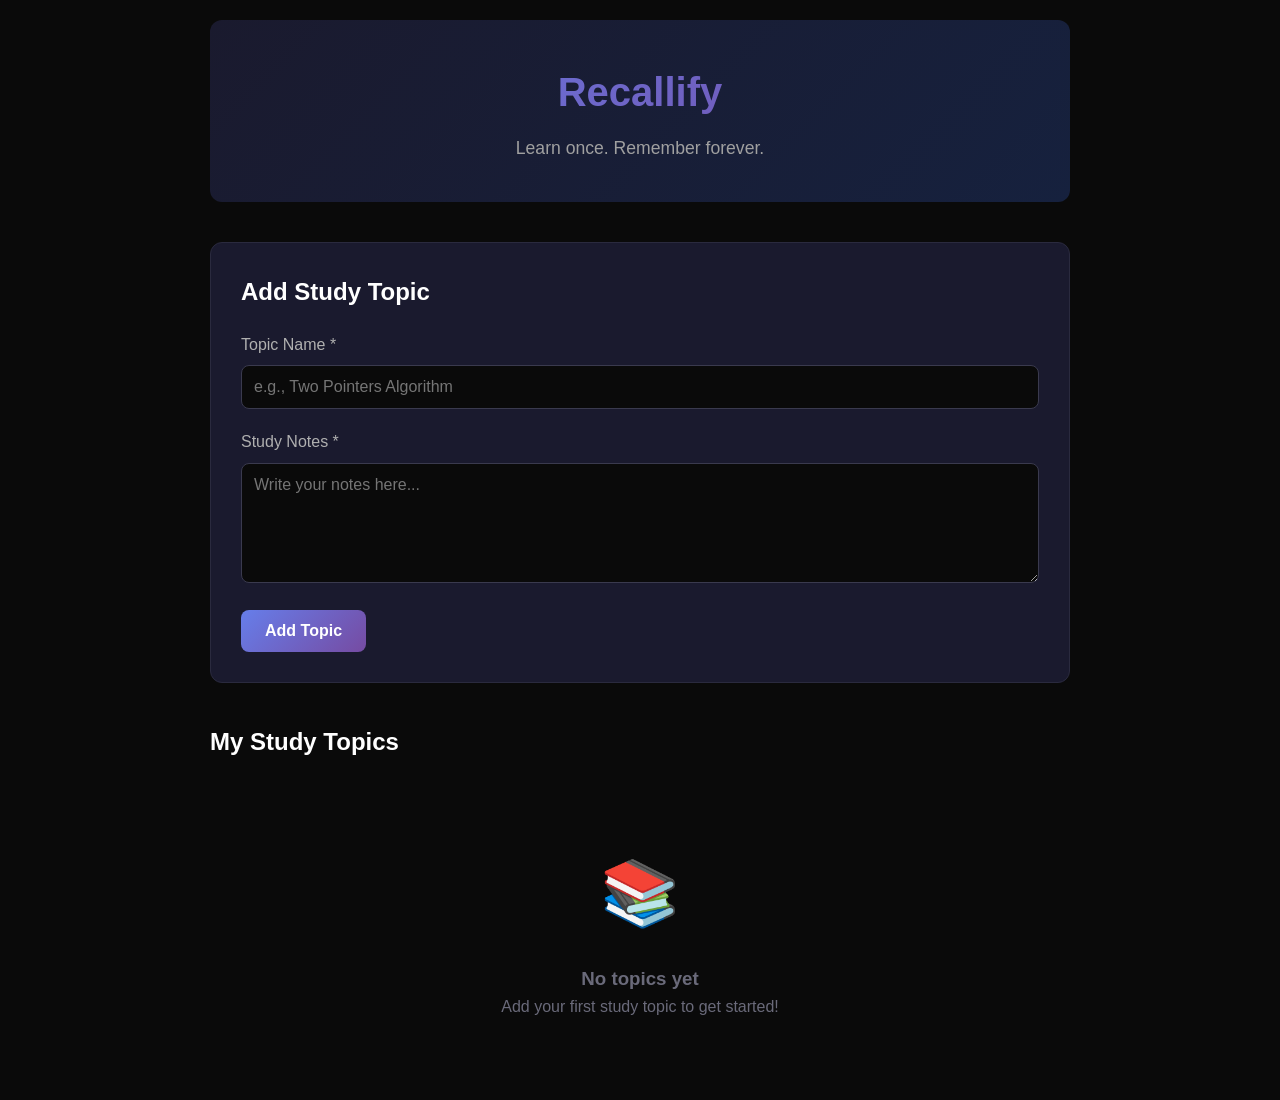
==== activities.html @ 5380ff50 "Rename activities to activities.html" ====
<!DOCTYPE html>
<html lang="en">
<head>
    <meta charset="UTF-8">
    <meta name="viewport" content="width=device-width, initial-scale=1.0">
    <title>Recallify - Learn once. Remember forever.</title>
    <style>
        * {
            margin: 0;
            padding: 0;
            box-sizing: border-box;
        }

        body {
            font-family: -apple-system, BlinkMacSystemFont, 'Segoe UI', Roboto, Oxygen, Ubuntu, Cantarell, sans-serif;
            background: #0a0a0a;
            color: #e0e0e0;
            line-height: 1.6;
            min-height: 100vh;
        }

        .container {
            max-width: 900px;
            margin: 0 auto;
            padding: 20px;
        }

        header {
            text-align: center;
            padding: 40px 20px;
            background: linear-gradient(135deg, #1a1a2e 0%, #16213e 100%);
            border-radius: 12px;
            margin-bottom: 40px;
        }

        h1 {
            font-size: 2.5em;
            margin-bottom: 10px;
            background: linear-gradient(135deg, #667eea 0%, #764ba2 100%);
            -webkit-background-clip: text;
            -webkit-text-fill-color: transparent;
            background-clip: text;
        }

        .subtitle {
            color: #a0a0a0;
            font-size: 1.1em;
        }

        .add-section {
            background: #1a1a2e;
            padding: 30px;
            border-radius: 12px;
            margin-bottom: 40px;
            border: 1px solid #2a2a3e;
        }

        .form-group {
            margin-bottom: 20px;
        }

        label {
            display: block;
            margin-bottom: 8px;
            color: #b0b0b0;
            font-weight: 500;
        }

        input[type="text"],
        textarea {
            width: 100%;
            padding: 12px;
            background: #0a0a0a;
            border: 1px solid #3a3a4e;
            border-radius: 8px;
            color: #e0e0e0;
            font-size: 1em;
            transition: border-color 0.3s;
        }

        input[type="text"]:focus,
        textarea:focus {
            outline: none;
            border-color: #667eea;
        }

        textarea {
            min-height: 120px;
            resize: vertical;
            font-family: inherit;
        }

        .btn {
            padding: 12px 24px;
            border: none;
            border-radius: 8px;
            font-size: 1em;
            cursor: pointer;
            transition: all 0.3s;
            font-weight: 600;
        }

        .btn-primary {
            background: linear-gradient(135deg, #667eea 0%, #764ba2 100%);
            color: white;
        }

        .btn-primary:hover {
            transform: translateY(-2px);
            box-shadow: 0 4px 12px rgba(102, 126, 234, 0.4);
        }

        .btn-secondary {
            background: #2a2a3e;
            color: #e0e0e0;
        }

        .btn-secondary:hover {
            background: #3a3a4e;
        }

        .dashboard {
            margin-top: 40px;
        }

        .dashboard h2 {
            margin-bottom: 20px;
            color: #ffffff;
        }

        .topic-card {
            background: #1a1a2e;
            padding: 24px;
            border-radius: 12px;
            margin-bottom: 20px;
            border: 1px solid #2a2a3e;
            transition: transform 0.2s;
        }

        .topic-card:hover {
            transform: translateY(-2px);
            border-color: #3a3a4e;
        }

        .topic-header {
            display: flex;
            justify-content: space-between;
            align-items: center;
            margin-bottom: 16px;
        }

        .topic-name {
            font-size: 1.3em;
            font-weight: 600;
            color: #ffffff;
        }

        .days-passed {
            background: #2a2a3e;
            padding: 6px 12px;
            border-radius: 6px;
            font-size: 0.9em;
            color: #a0a0a0;
        }

        .revision-buttons {
            display: flex;
            gap: 10px;
            flex-wrap: wrap;
        }

        .revision-btn {
            padding: 10px 16px;
            border: none;
            border-radius: 6px;
            font-size: 0.9em;
            cursor: pointer;
            transition: all 0.3s;
            font-weight: 500;
        }

        .revision-btn.unlocked {
            background: linear-gradient(135deg, #667eea 0%, #764ba2 100%);
            color: white;
        }

        .revision-btn.unlocked:hover {
            transform: scale(1.05);
            box-shadow: 0 4px 12px rgba(102, 126, 234, 0.4);
        }

        .revision-btn.locked {
            background: #2a2a3e;
            color: #5a5a6e;
            cursor: not-allowed;
            opacity: 0.5;
        }

        .modal {
            display: none;
            position: fixed;
            top: 0;
            left: 0;
            width: 100%;
            height: 100%;
            background: rgba(0, 0, 0, 0.8);
            z-index: 1000;
            align-items: center;
            justify-content: center;
            padding: 20px;
        }

        .modal.active {
            display: flex;
        }

        .modal-content {
            background: #1a1a2e;
            padding: 40px;
            border-radius: 12px;
            max-width: 600px;
            width: 100%;
            max-height: 80vh;
            overflow-y: auto;
            border: 1px solid #3a3a4e;
        }

        .modal-header {
            margin-bottom: 20px;
        }

        .modal-title {
            font-size: 1.8em;
            margin-bottom: 10px;
            color: #ffffff;
        }

        .revision-day-badge {
            display: inline-block;
            background: linear-gradient(135deg, #667eea 0%, #764ba2 100%);
            padding: 6px 12px;
            border-radius: 6px;
            font-size: 0.9em;
        }

        .modal-notes {
            background: #0a0a0a;
            padding: 20px;
            border-radius: 8px;
            margin: 20px 0;
            border: 1px solid #2a2a3e;
            white-space: pre-wrap;
            line-height: 1.8;
        }

        .empty-state {
            text-align: center;
            padding: 60px 20px;
            color: #6a6a7a;
        }

        .empty-state-icon {
            font-size: 4em;
            margin-bottom: 20px;
        }

        @media (max-width: 600px) {
            h1 {
                font-size: 2em;
            }

            .topic-header {
                flex-direction: column;
                align-items: flex-start;
                gap: 10px;
            }

            .revision-buttons {
                width: 100%;
            }

            .revision-btn {
                flex: 1;
                min-width: 70px;
            }
        }
    </style>
</head>
<body>
    <div class="container">
        <header>
            <h1>Recallify</h1>
            <p class="subtitle">Learn once. Remember forever.</p>
        </header>

        <div class="add-section">
            <h2 style="margin-bottom: 20px; color: #ffffff;">Add Study Topic</h2>
            <form id="addTopicForm">
                <div class="form-group">
                    <label for="topicName">Topic Name *</label>
                    <input type="text" id="topicName" placeholder="e.g., Two Pointers Algorithm" required>
                </div>
                <div class="form-group">
                    <label for="topicNotes">Study Notes *</label>
                    <textarea id="topicNotes" placeholder="Write your notes here..." required></textarea>
                </div>
                <button type="submit" class="btn btn-primary">Add Topic</button>
            </form>
        </div>

        <div class="dashboard">
            <h2>My Study Topics</h2>
            <div id="topicsList"></div>
        </div>
    </div>

    <div id="revisionModal" class="modal">
        <div class="modal-content">
            <div class="modal-header">
                <h3 class="modal-title" id="modalTopicName"></h3>
                <span class="revision-day-badge" id="modalRevisionDay"></span>
            </div>
            <div class="modal-notes" id="modalNotes"></div>
            <button class="btn btn-secondary" onclick="closeModal()">Close</button>
        </div>
    </div>

    <script>
        const REVISION_DAYS = [1, 3, 7, 14, 30];

        function loadTopics() {
            const topics = JSON.parse(localStorage.getItem('recallifyTopics') || '[]');
            return topics;
        }

        function saveTopics(topics) {
            localStorage.setItem('recallifyTopics', JSON.stringify(topics));
        }

        function calculateDaysPassed(createdDate) {
            const created = new Date(createdDate);
            const now = new Date();
            const diffTime = Math.abs(now - created);
            const diffDays = Math.floor(diffTime / (1000 * 60 * 60 * 24));
            return diffDays;
        }

        function isRevisionUnlocked(daysPassed, revisionDay) {
            return daysPassed >= revisionDay;
        }

        function renderTopics() {
            const topics = loadTopics();
            const container = document.getElementById('topicsList');

            if (topics.length === 0) {
                container.innerHTML = `
                    <div class="empty-state">
                        <div class="empty-state-icon">📚</div>
                        <h3>No topics yet</h3>
                        <p>Add your first study topic to get started!</p>
                    </div>
                `;
                return;
            }

            container.innerHTML = topics.map(topic => {
                const daysPassed = calculateDaysPassed(topic.createdDate);
                
                const revisionButtons = REVISION_DAYS.map(day => {
                    const unlocked = isRevisionUnlocked(daysPassed, day);
                    return `
                        <button 
                            class="revision-btn ${unlocked ? 'unlocked' : 'locked'}"
                            ${unlocked ? `onclick="openRevisionModal(${topic.id}, ${day})"` : 'disabled'}
                        >
                            Day ${day}
                        </button>
                    `;
                }).join('');

                return `
                    <div class="topic-card">
                        <div class="topic-header">
                            <div class="topic-name">${topic.topic}</div>
                            <div class="days-passed">Day ${daysPassed}</div>
                        </div>
                        <div class="revision-buttons">
                            ${revisionButtons}
                        </div>
                    </div>
                `;
            }).join('');
        }

        function openRevisionModal(topicId, revisionDay) {
            const topics = loadTopics();
            const topic = topics.find(t => t.id === topicId);
            
            if (!topic) return;

            document.getElementById('modalTopicName').textContent = topic.topic;
            document.getElementById('modalRevisionDay').textContent = `Revision Day ${revisionDay}`;
            document.getElementById('modalNotes').textContent = topic.notes;
            document.getElementById('revisionModal').classList.add('active');
        }

        function closeModal() {
            document.getElementById('revisionModal').classList.remove('active');
        }

        document.getElementById('addTopicForm').addEventListener('submit', (e) => {
            e.preventDefault();

            const topicName = document.getElementById('topicName').value.trim();
            const topicNotes = document.getElementById('topicNotes').value.trim();

            if (!topicName || !topicNotes) {
                alert('Please fill in all fields');
                return;
            }

            const topics = loadTopics();
            const newTopic = {
                id: Date.now(),
                topic: topicName,
                notes: topicNotes,
                createdDate: new Date().toISOString()
            };

            topics.unshift(newTopic);
            saveTopics(topics);

            document.getElementById('topicName').value = '';
            document.getElementById('topicNotes').value = '';

            renderTopics();
        });

        document.getElementById('revisionModal').addEventListener('click', (e) => {
            if (e.target.id === 'revisionModal') {
                closeModal();
            }
        });

        renderTopics();
    </script>
</body>
</html>
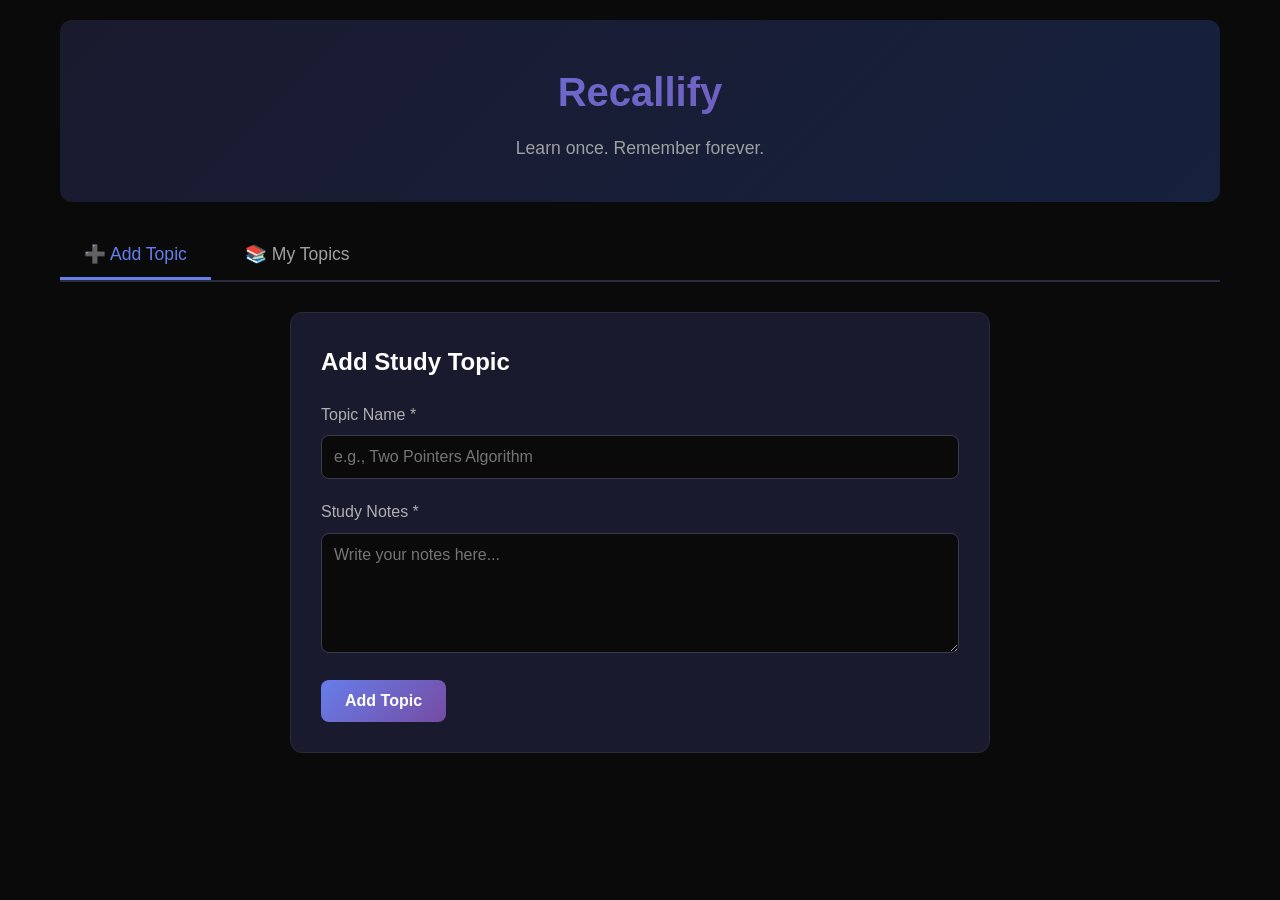
==== commit 6f15a4fc: "Enhance activities page layout and functionality Updated layout and styling for the activities page," ====
--- a/activities.html
+++ b/activities.html
@@ -20,7 +20,7 @@
         }
 
         .container {
-            max-width: 900px;
+            max-width: 1200px;
             margin: 0 auto;
             padding: 20px;
         }
@@ -30,7 +30,7 @@
             padding: 40px 20px;
             background: linear-gradient(135deg, #1a1a2e 0%, #16213e 100%);
             border-radius: 12px;
-            margin-bottom: 40px;
+            margin-bottom: 30px;
         }
 
         h1 {
@@ -47,12 +47,49 @@
             font-size: 1.1em;
         }
 
+        .nav-tabs {
+            display: flex;
+            gap: 10px;
+            margin-bottom: 30px;
+            border-bottom: 2px solid #2a2a3e;
+        }
+
+        .tab-btn {
+            padding: 12px 24px;
+            background: transparent;
+            border: none;
+            color: #a0a0a0;
+            font-size: 1.1em;
+            cursor: pointer;
+            transition: all 0.3s;
+            border-bottom: 3px solid transparent;
+            font-weight: 500;
+        }
+
+        .tab-btn:hover {
+            color: #e0e0e0;
+        }
+
+        .tab-btn.active {
+            color: #667eea;
+            border-bottom-color: #667eea;
+        }
+
+        .tab-content {
+            display: none;
+        }
+
+        .tab-content.active {
+            display: block;
+        }
+
         .add-section {
             background: #1a1a2e;
             padding: 30px;
             border-radius: 12px;
-            margin-bottom: 40px;
             border: 1px solid #2a2a3e;
+            max-width: 700px;
+            margin: 0 auto;
         }
 
         .form-group {
@@ -119,20 +156,111 @@
             background: #3a3a4e;
         }
 
-        .dashboard {
+        .months-grid {
+            display: grid;
+            grid-template-columns: repeat(auto-fill, minmax(280px, 1fr));
+            gap: 20px;
+            margin-bottom: 40px;
+        }
+
+        .month-card {
+            background: linear-gradient(135deg, #1a1a2e 0%, #16213e 100%);
+            padding: 24px;
+            border-radius: 12px;
+            border: 1px solid #2a2a3e;
+            cursor: pointer;
+            transition: all 0.3s;
+            position: relative;
+            overflow: hidden;
+        }
+
+        .month-card::before {
+            content: '';
+            position: absolute;
+            top: 0;
+            left: 0;
+            right: 0;
+            height: 4px;
+            background: linear-gradient(135deg, #667eea 0%, #764ba2 100%);
+        }
+
+        .month-card:hover {
+            transform: translateY(-4px);
+            box-shadow: 0 8px 24px rgba(102, 126, 234, 0.3);
+            border-color: #667eea;
+        }
+
+        .month-name {
+            font-size: 1.6em;
+            font-weight: 700;
+            color: #ffffff;
+            margin-bottom: 12px;
+        }
+
+        .month-stats {
+            display: flex;
+            justify-content: space-between;
+            align-items: center;
+            color: #a0a0a0;
+            font-size: 0.95em;
+        }
+
+        .topics-count {
+            background: #2a2a3e;
+            padding: 6px 12px;
+            border-radius: 6px;
+            font-weight: 600;
+        }
+
+        .month-details {
             margin-top: 40px;
         }
 
-        .dashboard h2 {
+        .back-btn {
+            display: inline-flex;
+            align-items: center;
+            gap: 8px;
+            background: #2a2a3e;
+            padding: 10px 20px;
+            border-radius: 8px;
+            color: #e0e0e0;
+            text-decoration: none;
+            cursor: pointer;
+            transition: all 0.3s;
+            border: none;
+            font-size: 1em;
             margin-bottom: 20px;
+        }
+
+        .back-btn:hover {
+            background: #3a3a4e;
+            transform: translateX(-4px);
+        }
+
+        .month-header-detail {
+            background: linear-gradient(135deg, #1a1a2e 0%, #16213e 100%);
+            padding: 30px;
+            border-radius: 12px;
+            margin-bottom: 30px;
+            border: 1px solid #2a2a3e;
+        }
+
+        .month-title-detail {
+            font-size: 2.2em;
             color: #ffffff;
+            margin-bottom: 10px;
+        }
+
+        .month-summary {
+            color: #a0a0a0;
+            font-size: 1.05em;
         }
 
         .topic-card {
             background: #1a1a2e;
             padding: 24px;
             border-radius: 12px;
-            margin-bottom: 20px;
+            margin-bottom: 16px;
             border: 1px solid #2a2a3e;
             transition: transform 0.2s;
         }
@@ -142,11 +270,13 @@
             border-color: #3a3a4e;
         }
 
-        .topic-header {
+        .topic-meta {
             display: flex;
             justify-content: space-between;
             align-items: center;
-            margin-bottom: 16px;
+            margin-bottom: 12px;
+            flex-wrap: wrap;
+            gap: 10px;
         }
 
         .topic-name {
@@ -155,7 +285,7 @@
             color: #ffffff;
         }
 
-        .days-passed {
+        .topic-date {
             background: #2a2a3e;
             padding: 6px 12px;
             border-radius: 6px;
@@ -163,10 +293,21 @@
             color: #a0a0a0;
         }
 
+        .days-passed {
+            background: linear-gradient(135deg, #667eea 0%, #764ba2 100%);
+            padding: 6px 12px;
+            border-radius: 6px;
+            font-size: 0.85em;
+            font-weight: 600;
+            margin-top: 10px;
+            display: inline-block;
+        }
+
         .revision-buttons {
             display: flex;
             gap: 10px;
             flex-wrap: wrap;
+            margin-top: 16px;
         }
 
         .revision-btn {
@@ -264,15 +405,22 @@
             margin-bottom: 20px;
         }
 
+        .hidden {
+            display: none;
+        }
+
         @media (max-width: 600px) {
             h1 {
                 font-size: 2em;
             }
 
-            .topic-header {
+            .months-grid {
+                grid-template-columns: 1fr;
+            }
+
+            .topic-meta {
                 flex-direction: column;
                 align-items: flex-start;
-                gap: 10px;
             }
 
             .revision-buttons {
@@ -293,24 +441,39 @@
             <p class="subtitle">Learn once. Remember forever.</p>
         </header>
 
-        <div class="add-section">
-            <h2 style="margin-bottom: 20px; color: #ffffff;">Add Study Topic</h2>
-            <form id="addTopicForm">
-                <div class="form-group">
-                    <label for="topicName">Topic Name *</label>
-                    <input type="text" id="topicName" placeholder="e.g., Two Pointers Algorithm" required>
-                </div>
-                <div class="form-group">
-                    <label for="topicNotes">Study Notes *</label>
-                    <textarea id="topicNotes" placeholder="Write your notes here..." required></textarea>
-                </div>
-                <button type="submit" class="btn btn-primary">Add Topic</button>
-            </form>
+        <div class="nav-tabs">
+            <button class="tab-btn active" onclick="switchTab('add')">➕ Add Topic</button>
+            <button class="tab-btn" onclick="switchTab('topics')">📚 My Topics</button>
         </div>
 
-        <div class="dashboard">
-            <h2>My Study Topics</h2>
-            <div id="topicsList"></div>
+        <div id="addTab" class="tab-content active">
+            <div class="add-section">
+                <h2 style="margin-bottom: 20px; color: #ffffff;">Add Study Topic</h2>
+                <form id="addTopicForm">
+                    <div class="form-group">
+                        <label for="topicName">Topic Name *</label>
+                        <input type="text" id="topicName" placeholder="e.g., Two Pointers Algorithm" required>
+                    </div>
+                    <div class="form-group">
+                        <label for="topicNotes">Study Notes *</label>
+                        <textarea id="topicNotes" placeholder="Write your notes here..." required></textarea>
+                    </div>
+                    <button type="submit" class="btn btn-primary">Add Topic</button>
+                </form>
+            </div>
+        </div>
+
+        <div id="topicsTab" class="tab-content">
+            <div id="monthsView">
+                <div id="monthsGrid" class="months-grid"></div>
+            </div>
+
+            <div id="monthDetailView" class="month-details hidden">
+                <button class="back-btn" onclick="backToMonths()">
+                    ← Back to All Months
+                </button>
+                <div id="monthDetailContent"></div>
+            </div>
         </div>
     </div>
 
@@ -349,9 +512,35 @@
             return daysPassed >= revisionDay;
         }
 
-        function renderTopics() {
+        function formatDate(dateString) {
+            const date = new Date(dateString);
+            const options = { day: 'numeric', month: 'short', year: 'numeric' };
+            return date.toLocaleDateString('en-US', options);
+        }
+
+        function getMonthYear(dateString) {
+            const date = new Date(dateString);
+            const options = { month: 'long', year: 'numeric' };
+            return date.toLocaleDateString('en-US', options);
+        }
+
+        function groupTopicsByMonth(topics) {
+            const grouped = {};
+            
+            topics.forEach(topic => {
+                const monthYear = getMonthYear(topic.createdDate);
+                if (!grouped[monthYear]) {
+                    grouped[monthYear] = [];
+                }
+                grouped[monthYear].push(topic);
+            });
+
+            return grouped;
+        }
+
+        function renderMonthsGrid() {
             const topics = loadTopics();
-            const container = document.getElementById('topicsList');
+            const container = document.getElementById('monthsGrid');
 
             if (topics.length === 0) {
                 container.innerHTML = `
@@ -364,33 +553,76 @@
                 return;
             }
 
-            container.innerHTML = topics.map(topic => {
-                const daysPassed = calculateDaysPassed(topic.createdDate);
-                
-                const revisionButtons = REVISION_DAYS.map(day => {
-                    const unlocked = isRevisionUnlocked(daysPassed, day);
+            const groupedTopics = groupTopicsByMonth(topics);
+            
+            container.innerHTML = Object.entries(groupedTopics)
+                .sort((a, b) => new Date(b[1][0].createdDate) - new Date(a[1][0].createdDate))
+                .map(([monthYear, monthTopics]) => {
                     return `
-                        <button 
-                            class="revision-btn ${unlocked ? 'unlocked' : 'locked'}"
-                            ${unlocked ? `onclick="openRevisionModal(${topic.id}, ${day})"` : 'disabled'}
-                        >
-                            Day ${day}
-                        </button>
+                        <div class="month-card" onclick="showMonthDetail('${monthYear}')">
+                            <div class="month-name">${monthYear}</div>
+                            <div class="month-stats">
+                                <span class="topics-count">${monthTopics.length} topic${monthTopics.length !== 1 ? 's' : ''}</span>
+                                <span>📅</span>
+                            </div>
+                        </div>
                     `;
                 }).join('');
-
-                return `
-                    <div class="topic-card">
-                        <div class="topic-header">
-                            <div class="topic-name">${topic.topic}</div>
-                            <div class="days-passed">Day ${daysPassed}</div>
+        }
+
+        function showMonthDetail(monthYear) {
+            const topics = loadTopics();
+            const groupedTopics = groupTopicsByMonth(topics);
+            const monthTopics = groupedTopics[monthYear];
+
+            if (!monthTopics) return;
+
+            const topicsHtml = monthTopics
+                .sort((a, b) => new Date(b.createdDate) - new Date(a.createdDate))
+                .map(topic => {
+                    const daysPassed = calculateDaysPassed(topic.createdDate);
+                    
+                    const revisionButtons = REVISION_DAYS.map(day => {
+                        const unlocked = isRevisionUnlocked(daysPassed, day);
+                        return `
+                            <button 
+                                class="revision-btn ${unlocked ? 'unlocked' : 'locked'}"
+                                ${unlocked ? `onclick="openRevisionModal(${topic.id}, ${day})"` : 'disabled'}
+                            >
+                                Day ${day}
+                            </button>
+                        `;
+                    }).join('');
+
+                    return `
+                        <div class="topic-card">
+                            <div class="topic-meta">
+                                <div class="topic-name">${topic.topic}</div>
+                                <div class="topic-date">📅 ${formatDate(topic.createdDate)}</div>
+                            </div>
+                            <div class="days-passed">Day ${daysPassed} since creation</div>
+                            <div class="revision-buttons">
+                                ${revisionButtons}
+                            </div>
                         </div>
-                        <div class="revision-buttons">
-                            ${revisionButtons}
-                        </div>
-                    </div>
-                `;
-            }).join('');
+                    `;
+                }).join('');
+
+            document.getElementById('monthDetailContent').innerHTML = `
+                <div class="month-header-detail">
+                    <div class="month-title-detail">${monthYear}</div>
+                    <div class="month-summary">${monthTopics.length} topic${monthTopics.length !== 1 ? 's' : ''} • Total study activities this month</div>
+                </div>
+                ${topicsHtml}
+            `;
+
+            document.getElementById('monthsView').classList.add('hidden');
+            document.getElementById('monthDetailView').classList.remove('hidden');
+        }
+
+        function backToMonths() {
+            document.getElementById('monthsView').classList.remove('hidden');
+            document.getElementById('monthDetailView').classList.add('hidden');
         }
 
         function openRevisionModal(topicId, revisionDay) {
@@ -407,6 +639,24 @@
 
         function closeModal() {
             document.getElementById('revisionModal').classList.remove('active');
+        }
+
+        function switchTab(tabName) {
+            const tabs = document.querySelectorAll('.tab-content');
+            const buttons = document.querySelectorAll('.tab-btn');
+            
+            tabs.forEach(tab => tab.classList.remove('active'));
+            buttons.forEach(btn => btn.classList.remove('active'));
+
+            if (tabName === 'add') {
+                document.getElementById('addTab').classList.add('active');
+                buttons[0].classList.add('active');
+            } else {
+                document.getElementById('topicsTab').classList.add('active');
+                buttons[1].classList.add('active');
+                backToMonths();
+                renderMonthsGrid();
+            }
         }
 
         document.getElementById('addTopicForm').addEventListener('submit', (e) => {
@@ -428,13 +678,14 @@
                 createdDate: new Date().toISOString()
             };
 
-            topics.unshift(newTopic);
+            topics.push(newTopic);
             saveTopics(topics);
 
             document.getElementById('topicName').value = '';
             document.getElementById('topicNotes').value = '';
 
-            renderTopics();
+            alert('✅ Topic added successfully!');
+            switchTab('topics');
         });
 
         document.getElementById('revisionModal').addEventListener('click', (e) => {
@@ -442,8 +693,6 @@
                 closeModal();
             }
         });
-
-        renderTopics();
     </script>
 </body>
 </html>
